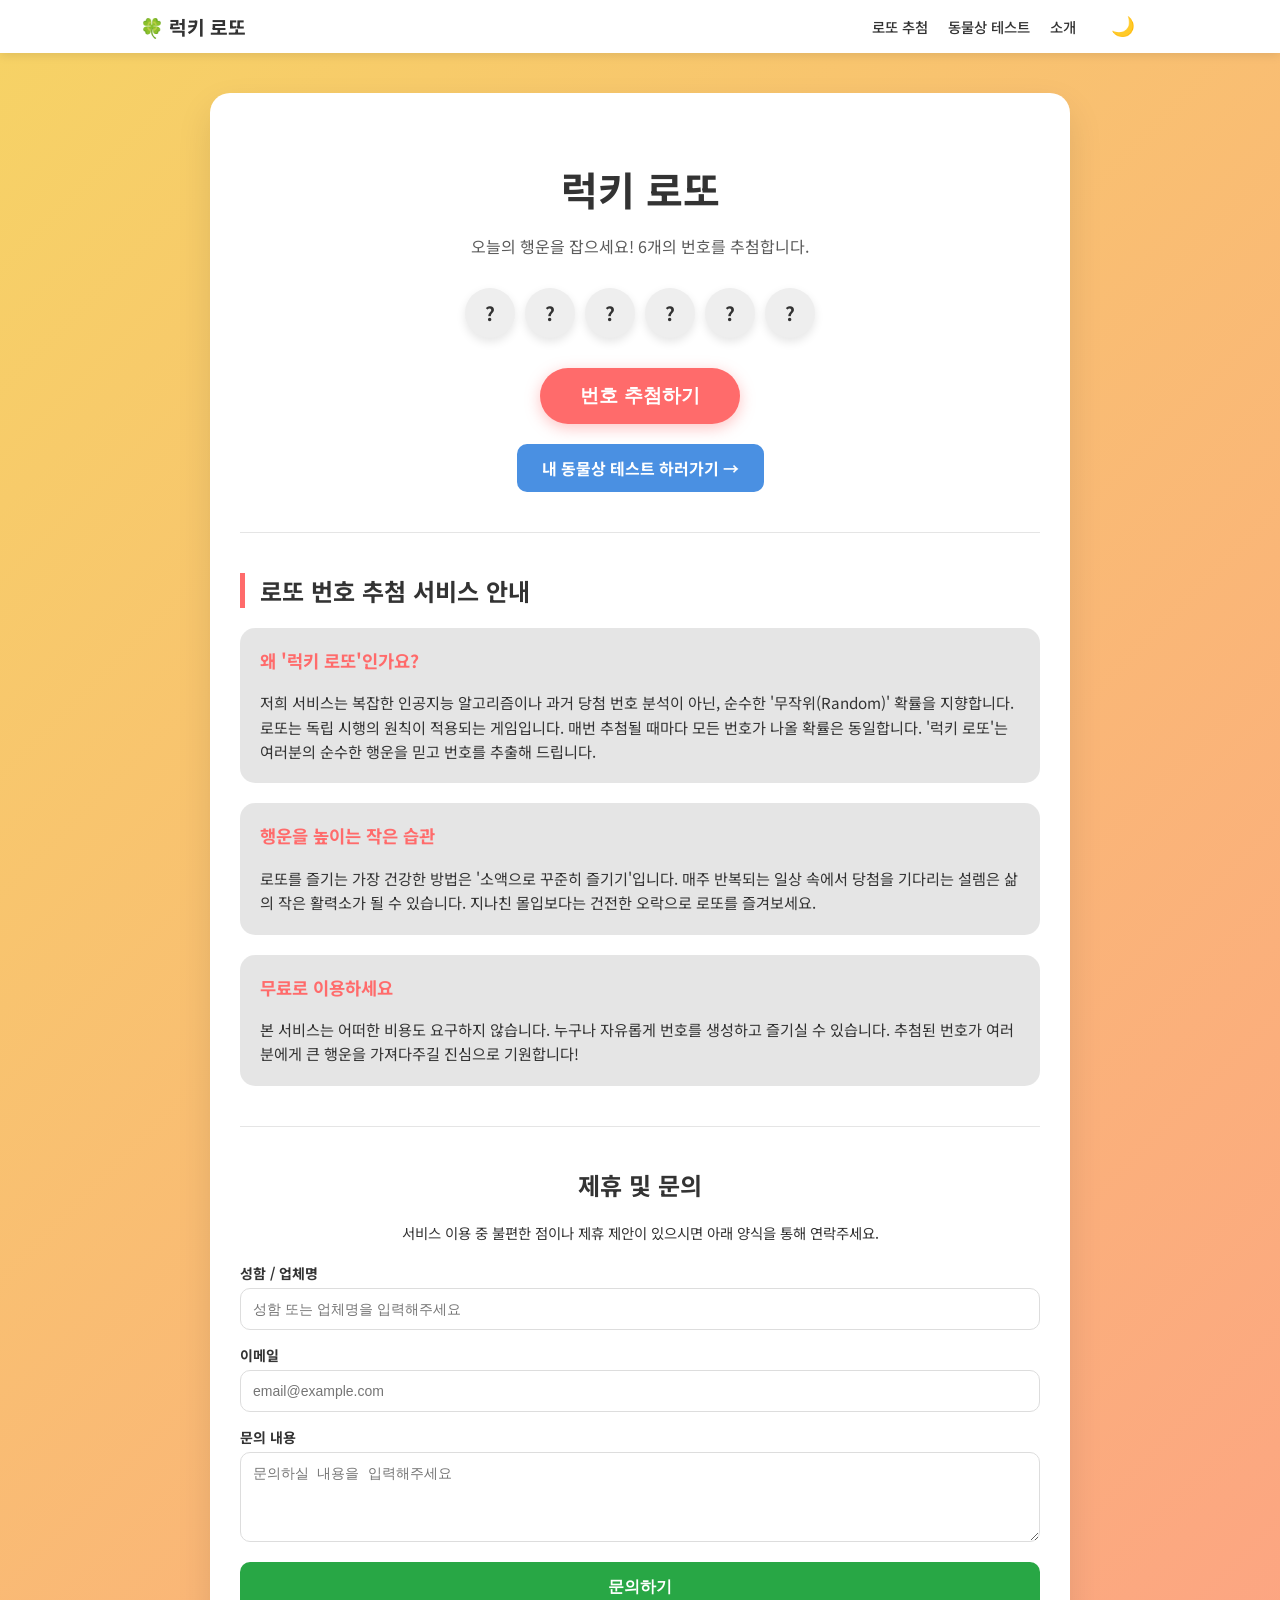
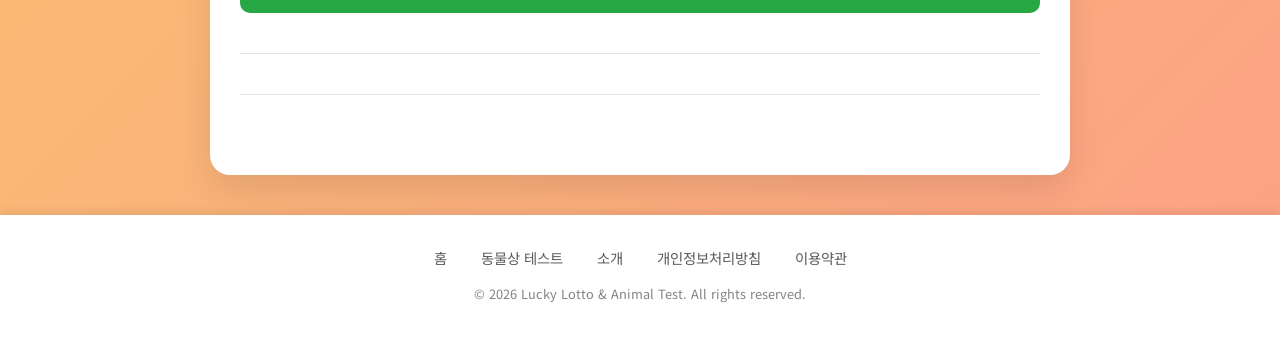
==== index.html @ 6145ef99 "Enhance site content and structure for AdSense compliance" ====
<!DOCTYPE html>
<html lang="ko">
<head>
    <!-- Google tag (gtag.js) -->
    <script async src="https://www.googletagmanager.com/gtag/js?id=G-7HW8JKPW2N"></script>
    <script>
      window.dataLayer = window.dataLayer || [];
      function gtag(){dataLayer.push(arguments);}
      gtag('js', new Date());

      gtag('config', 'G-7HW8JKPW2N');
    </script>
    <script type="text/javascript">
        (function(c,l,a,r,i,t,y){
            c[a]=c[a]||function(){(c[a].q=c[a].q||[]).push(arguments)};
            t=l.createElement(r);t.async=1;t.src="https://www.clarity.ms/tag/"+i;
            y=l.getElementsByTagName(r)[0];y.parentNode.insertBefore(t,y);
        })(window, document, "clarity", "script", "wwp6558v0n");
    </script>
    <meta charset="UTF-8">
    <meta name="viewport" content="width=device-width, initial-scale=1.0">
    <title>럭키 로또 - 행운의 번호 추첨기 & 동물상 테스트</title>
    <meta name="description" content="매주 행운을 꿈꾸는 당신을 위한 럭키 로또 번호 추첨기. 순수한 무작위 확률로 행운의 번호를 만나보세요. 인공지능 동물상 테스트도 함께 즐기실 수 있습니다.">
    <meta name="keywords" content="로또, 로또번호추첨, 행운의번호, 동물상테스트, 인공지능테스트, 무료테스트">
    <link rel="stylesheet" href="style.css">
    <link href="https://fonts.googleapis.com/css2?family=Noto+Sans+KR:wght@400;500;700&display=swap" rel="stylesheet">
    <meta name="google-adsense-account" content="ca-pub-3456978380293158">
    <script async src="https://pagead2.googlesyndication.com/pagead/js/adsbygoogle.js?client=ca-pub-3456978380293158" crossorigin="anonymous"></script>
</head>
<body>
    <nav>
        <div class="nav-container">
            <a href="index.html" class="logo">🍀 럭키 로또</a>
            <div class="nav-links">
                <a href="index.html">로또 추첨</a>
                <a href="animal_test.html">동물상 테스트</a>
                <a href="about.html">소개</a>
                <button id="theme-toggle" aria-label="Toggle Theme">🌙</button>
            </div>
        </div>
    </nav>

    <div class="container">
        <header>
            <h1>럭키 로또</h1>
            <p class="subtitle">오늘의 행운을 잡으세요! 6개의 번호를 추첨합니다.</p>
        </header>

        <div class="lotto-section">
            <div class="lotto-balls" id="lotto-container">
                <div class="ball">?</div>
                <div class="ball">?</div>
                <div class="ball">?</div>
                <div class="ball">?</div>
                <div class="ball">?</div>
                <div class="ball">?</div>
            </div>
            <button type="button" id="lotto-btn" onclick="generateLotto()">번호 추첨하기</button>
            <br>
            <a href="animal_test.html" class="animal-test-link">내 동물상 테스트 하러가기 →</a>
        </div>
        
        <hr class="separator">

        <section class="info-section">
            <h2>로또 번호 추첨 서비스 안내</h2>
            <div class="info-card">
                <h3>왜 '럭키 로또'인가요?</h3>
                <p>
                    저희 서비스는 복잡한 인공지능 알고리즘이나 과거 당첨 번호 분석이 아닌, 순수한 '무작위(Random)' 확률을 지향합니다. 
                    로또는 독립 시행의 원칙이 적용되는 게임입니다. 매번 추첨될 때마다 모든 번호가 나올 확률은 동일합니다. 
                    '럭키 로또'는 여러분의 순수한 행운을 믿고 번호를 추출해 드립니다.
                </p>
            </div>

            <div class="info-card">
                <h3>행운을 높이는 작은 습관</h3>
                <p>
                    로또를 즐기는 가장 건강한 방법은 '소액으로 꾸준히 즐기기'입니다. 
                    매주 반복되는 일상 속에서 당첨을 기다리는 설렘은 삶의 작은 활력소가 될 수 있습니다. 
                    지나친 몰입보다는 건전한 오락으로 로또를 즐겨보세요.
                </p>
            </div>

            <div class="info-card">
                <h3>무료로 이용하세요</h3>
                <p>
                    본 서비스는 어떠한 비용도 요구하지 않습니다. 누구나 자유롭게 번호를 생성하고 즐기실 수 있습니다. 
                    추첨된 번호가 여러분에게 큰 행운을 가져다주길 진심으로 기원합니다!
                </p>
            </div>
        </section>

        <hr class="separator">

        <div class="affiliate-section">
            <h2>제휴 및 문의</h2>
            <p style="text-align: center; margin-bottom: 20px; font-size: 0.9rem; opacity: 0.8;">서비스 이용 중 불편한 점이나 제휴 제안이 있으시면 아래 양식을 통해 연락주세요.</p>
            <form action="https://formspree.io/f/xaqkdapv" method="POST" id="affiliate-form">
                <div class="form-group">
                    <label for="name">성함 / 업체명</label>
                    <input type="text" id="name" name="name" placeholder="성함 또는 업체명을 입력해주세요" required>
                </div>
                <div class="form-group">
                    <label for="email">이메일</label>
                    <input type="email" id="email" name="email" placeholder="email@example.com" required>
                </div>
                <div class="form-group">
                    <label for="message">문의 내용</label>
                    <textarea id="message" name="message" rows="4" placeholder="문의하실 내용을 입력해주세요" required></textarea>
                </div>
                <button type="submit" id="submit-btn">문의하기</button>
            </form>
        </div>

        <hr class="separator">

        <div id="disqus_thread"></div>
        <hr class="separator">
    </div>

    <footer class="site-footer">
        <div class="footer-content">
            <div class="footer-links">
                <a href="index.html">홈</a>
                <a href="animal_test.html">동물상 테스트</a>
                <a href="about.html">소개</a>
                <a href="privacy.html">개인정보처리방침</a>
                <a href="terms.html">이용약관</a>
            </div>
            <p class="copyright">© 2026 Lucky Lotto & Animal Test. All rights reserved.</p>
        </div>
    </footer>

    <script src="main.js"></script>
    <script>
        (function() {
        var d = document, s = d.createElement('script');
        s.src = 'https://productbuilder-akhocdyog4.disqus.com/embed.js';
        s.setAttribute('data-timestamp', +new Date());
        (d.head || d.body).appendChild(s);
        })();
    </script>
</body>
</html>
---- style.css ----
:root {
    --bg-gradient-start: #f6d365;
    --bg-gradient-end: #fda085;
    --container-bg: #fff;
    --text-color: #333;
    --shadow-color: rgba(0,0,0,0.1);
    --accent-color: #ff6b6b;
    --nav-bg: #fff;
}

body.dark-mode {
    --bg-gradient-start: #2c3e50;
    --bg-gradient-end: #000000;
    --container-bg: #1a1a1a;
    --text-color: #f0f2f5;
    --shadow-color: rgba(255,255,255,0.05);
    --accent-color: #ff8787;
    --nav-bg: #1a1a1a;
}

body {
    font-family: 'Noto Sans KR', 'Arial', sans-serif;
    background-color: #f0f2f5;
    display: flex;
    flex-direction: column;
    align-items: center;
    min-height: 100vh;
    margin: 0;
    padding: 0;
    box-sizing: border-box;
    background-image: linear-gradient(135deg, var(--bg-gradient-start) 0%, var(--bg-gradient-end) 100%);
    transition: background-image 0.3s ease;
}

/* Navigation */
nav {
    width: 100%;
    background-color: var(--nav-bg);
    box-shadow: 0 2px 10px var(--shadow-color);
    position: sticky;
    top: 0;
    z-index: 1000;
    padding: 10px 0;
}

.nav-container {
    max-width: 1000px;
    margin: 0 auto;
    display: flex;
    justify-content: space-between;
    align-items: center;
    padding: 0 20px;
}

.logo {
    font-weight: bold;
    font-size: 1.2rem;
    color: var(--text-color);
    text-decoration: none;
}

.nav-links {
    display: flex;
    gap: 20px;
    align-items: center;
}

.nav-links a {
    text-decoration: none;
    color: var(--text-color);
    font-weight: 500;
    font-size: 0.9rem;
    transition: color 0.3s ease;
}

.nav-links a:hover {
    color: var(--accent-color);
}

.container {
    text-align: center;
    background-color: var(--container-bg);
    padding: 40px 30px;
    border-radius: 20px;
    box-shadow: 0 15px 35px var(--shadow-color);
    transition: background-color 0.3s ease, box-shadow 0.3s ease;
    position: relative;
    max-width: 800px;
    width: 95%;
    margin: 40px 0;
}

header h1 {
    margin-bottom: 10px;
    color: var(--text-color);
    font-size: 2.5rem;
}

.subtitle {
    color: var(--text-color);
    opacity: 0.8;
    margin-bottom: 30px;
}

/* Info Section */
.info-section {
    text-align: left;
    margin: 40px 0;
    color: var(--text-color);
}

.info-section h2 {
    font-size: 1.5rem;
    margin-bottom: 20px;
    border-left: 5px solid var(--accent-color);
    padding-left: 15px;
}

.info-card {
    background: var(--shadow-color);
    padding: 20px;
    border-radius: 15px;
    margin-bottom: 20px;
}

.info-card h3 {
    margin-top: 0;
    font-size: 1.1rem;
    color: var(--accent-color);
}

.info-card p {
    font-size: 0.95rem;
    line-height: 1.6;
    margin-bottom: 0;
}

.test-section {
    margin: 20px 0;
    display: flex;
    flex-direction: column;
    align-items: center;
}

#label-container {
    width: 100%;
    margin-bottom: 20px;
}

.result-bar {
    display: flex;
    align-items: center;
    margin-bottom: 10px;
    background: #f0f0f0;
    border-radius: 10px;
    overflow: hidden;
    height: 30px;
    position: relative;
}

.bar-fill {
    height: 100%;
    background: var(--accent-color);
    transition: width 0.3s ease;
}

.bar-text {
    position: absolute;
    width: 100%;
    text-align: center;
    font-size: 14px;
    font-weight: bold;
    color: #333;
    line-height: 30px;
}

#loading {
    margin-top: 10px;
    color: var(--text-color);
    font-style: italic;
}

.separator {
    margin: 40px 0;
    border: 0;
    border-top: 1px solid var(--shadow-color);
}

.affiliate-section {
    text-align: left;
}

.affiliate-section h2 {
    color: var(--text-color);
    margin-bottom: 20px;
    text-align: center;
}

.form-group {
    margin-bottom: 15px;
}

.form-group label {
    display: block;
    margin-bottom: 5px;
    color: var(--text-color);
    font-size: 14px;
    font-weight: bold;
}

.form-group input, 
.form-group textarea {
    width: 100%;
    padding: 12px;
    border: 1px solid #ddd;
    border-radius: 10px;
    box-sizing: border-box;
    font-size: 14px;
    background-color: var(--container-bg);
    color: var(--text-color);
}

#submit-btn {
    width: 100%;
    padding: 15px;
    font-size: 16px;
    font-weight: bold;
    color: #fff;
    background-color: #28a745;
    border: none;
    border-radius: 10px;
    cursor: pointer;
    transition: background-color 0.3s ease;
}

#theme-toggle {
    background: none;
    border: none;
    font-size: 1.2rem;
    cursor: pointer;
    padding: 5px;
    border-radius: 50%;
    transition: background-color 0.3s ease;
    color: var(--text-color);
    margin-left: 10px;
}

#theme-toggle:hover {
    background-color: var(--shadow-color);
}

/* Lotto Styles */
.lotto-section {
    margin: 30px 0;
}

.lotto-balls {
    display: flex;
    justify-content: center;
    gap: 10px;
    margin-bottom: 30px;
    flex-wrap: wrap;
}

.ball {
    width: 50px;
    height: 50px;
    border-radius: 50%;
    background-color: #eee;
    color: #333;
    display: flex;
    justify-content: center;
    align-items: center;
    font-size: 1.2rem;
    font-weight: bold;
    box-shadow: 0 4px 10px rgba(0,0,0,0.1);
    transition: all 0.3s ease;
}

.ball.active {
    background-color: var(--accent-color);
    color: white;
    transform: scale(1.1);
}

#lotto-btn {
    padding: 15px 40px;
    font-size: 1.2rem;
    font-weight: bold;
    color: #fff;
    background-color: var(--accent-color);
    border: none;
    border-radius: 50px;
    cursor: pointer;
    transition: all 0.3s ease;
    box-shadow: 0 4px 15px rgba(255, 107, 107, 0.4);
}

#lotto-btn:hover {
    transform: scale(1.05);
    background-color: #ff5252;
}

.animal-test-link {
    display: inline-block;
    margin-top: 20px;
    padding: 12px 25px;
    background-color: #4a90e2;
    color: white;
    text-decoration: none;
    border-radius: 10px;
    font-weight: bold;
    transition: background-color 0.3s ease;
}

.animal-test-link:hover {
    background-color: #357abd;
}

/* Animal Test Styles */
.back-link {
    display: none;
}

#image-container {
    margin-bottom: 20px;
    border-radius: 15px;
    overflow: hidden;
    box-shadow: 0 8px 20px var(--shadow-color);
    background: #eee;
    width: 300px;
    height: 300px;
    display: flex;
    justify-content: center;
    align-items: center;
}

#upload-placeholder {
    color: #888;
}

#upload-btn {
    padding: 15px 40px;
    font-size: 1.2rem;
    font-weight: bold;
    color: #fff;
    background-color: var(--accent-color);
    border: none;
    border-radius: 50px;
    cursor: pointer;
    transition: all 0.3s ease;
    box-shadow: 0 4px 15px rgba(255, 107, 107, 0.4);
}

#upload-btn:hover {
    transform: scale(1.05);
    background-color: #ff5252;
}

.site-footer {
    width: 100%;
    background: var(--nav-bg);
    padding: 30px 0;
    text-align: center;
    margin-top: auto;
    box-shadow: 0 -2px 10px var(--shadow-color);
}

.footer-content {
    max-width: 1000px;
    margin: 0 auto;
    padding: 0 20px;
}

.footer-links {
    margin-bottom: 15px;
}

.footer-links a {
    color: var(--text-color);
    margin: 0 15px;
    text-decoration: none;
    font-size: 0.9rem;
    opacity: 0.8;
}

.footer-links a:hover {
    opacity: 1;
    color: var(--accent-color);
}

.copyright {
    font-size: 0.8rem;
    opacity: 0.6;
    color: var(--text-color);
}

@media (max-width: 480px) {
    .container {
        padding: 30px 20px;
    }
    header h1 {
        font-size: 1.8rem;
    }
    .nav-links {
        gap: 10px;
    }
    .nav-links a {
        font-size: 0.8rem;
    }
}
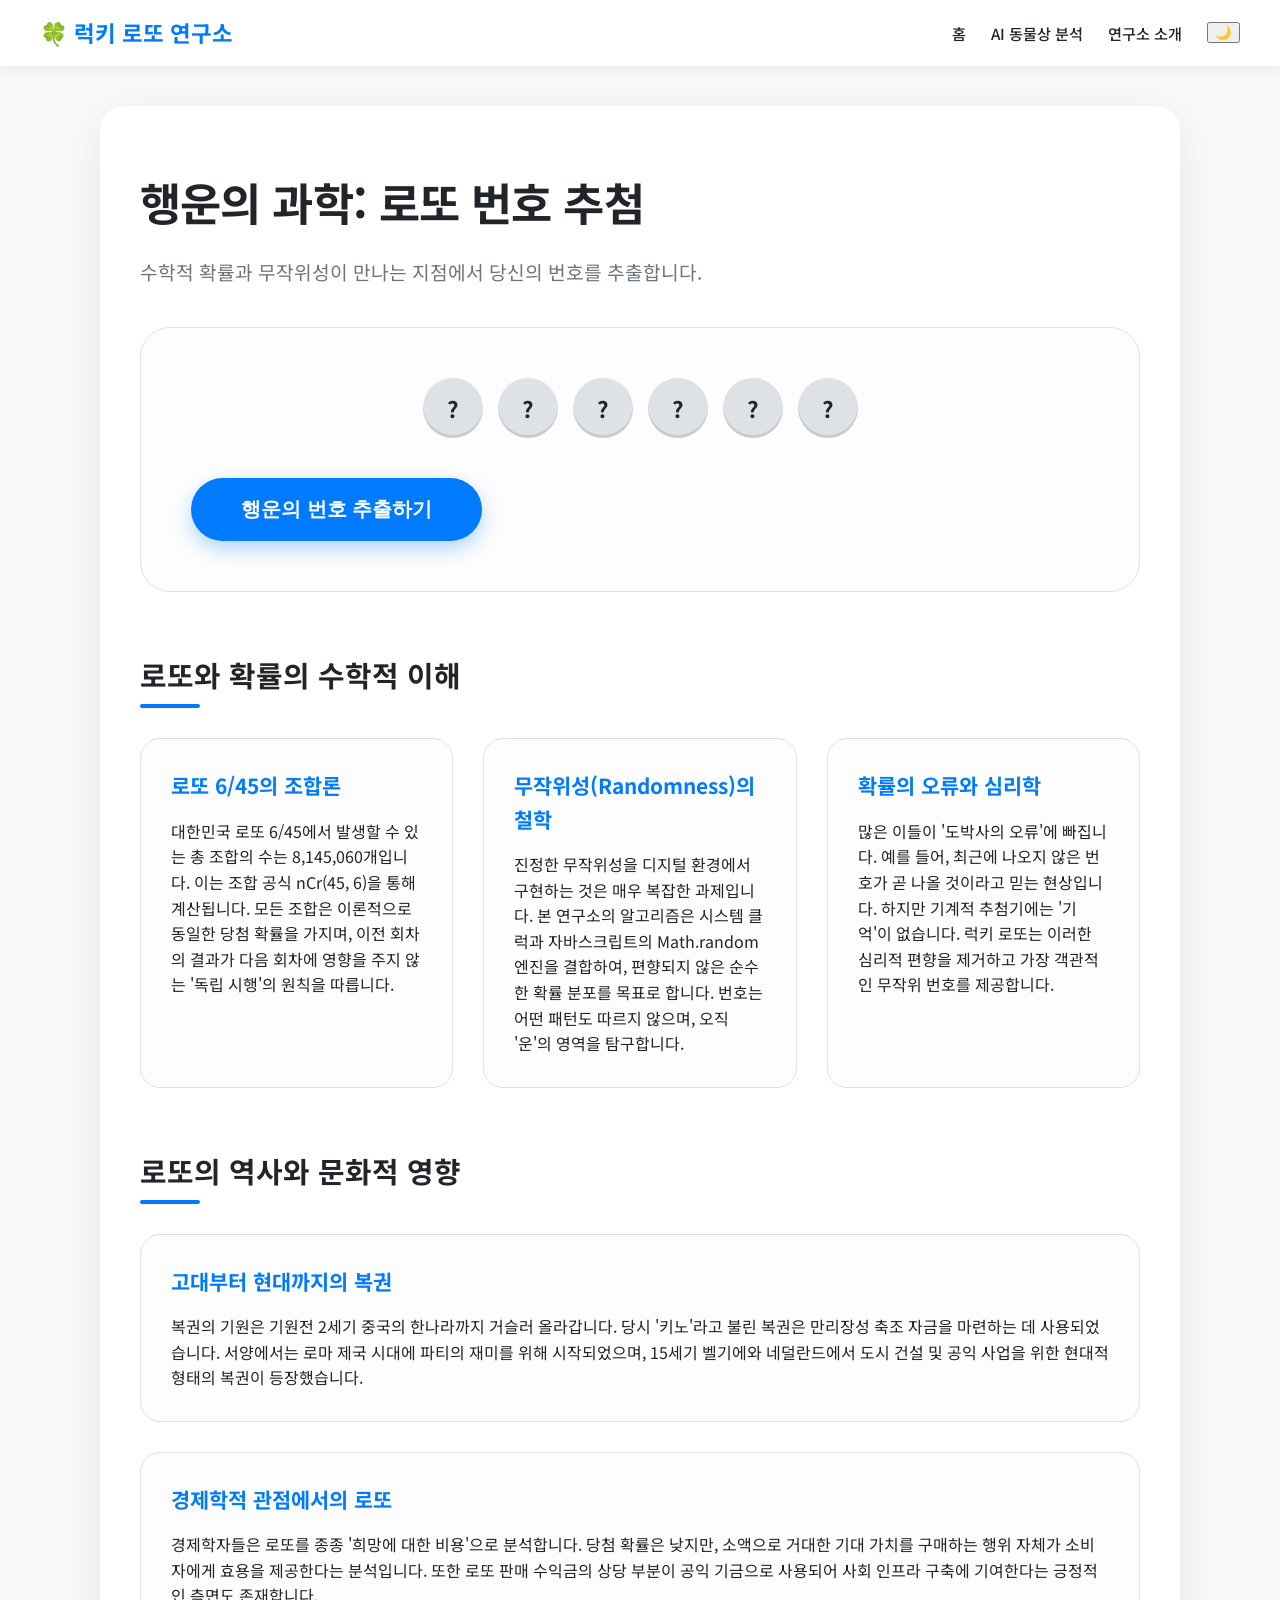
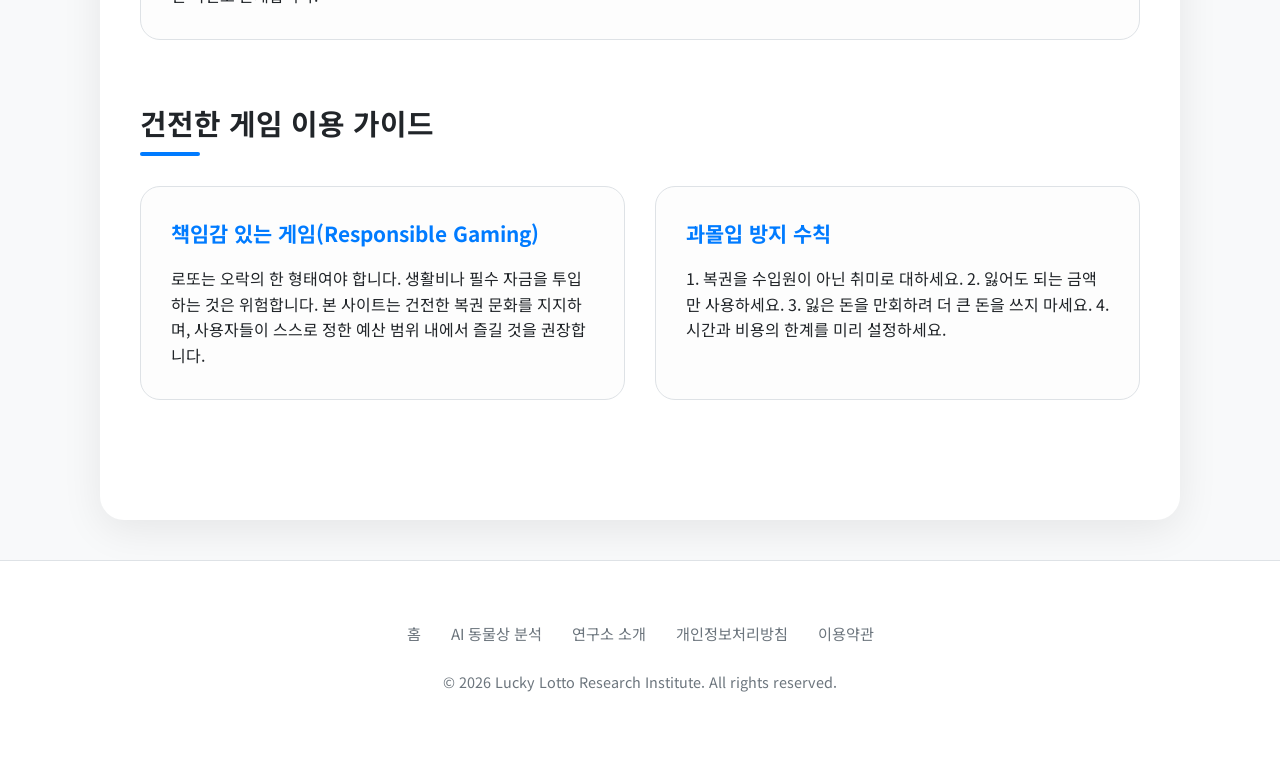
==== commit 28332325: "Complete site overhaul: Transform into high-authority educational research platform to address AdSen" ====
--- a/index.html
+++ b/index.html
@@ -1,40 +1,24 @@
 <!DOCTYPE html>
 <html lang="ko">
 <head>
-    <!-- Google tag (gtag.js) -->
-    <script async src="https://www.googletagmanager.com/gtag/js?id=G-7HW8JKPW2N"></script>
-    <script>
-      window.dataLayer = window.dataLayer || [];
-      function gtag(){dataLayer.push(arguments);}
-      gtag('js', new Date());
-
-      gtag('config', 'G-7HW8JKPW2N');
-    </script>
-    <script type="text/javascript">
-        (function(c,l,a,r,i,t,y){
-            c[a]=c[a]||function(){(c[a].q=c[a].q||[]).push(arguments)};
-            t=l.createElement(r);t.async=1;t.src="https://www.clarity.ms/tag/"+i;
-            y=l.getElementsByTagName(r)[0];y.parentNode.insertBefore(t,y);
-        })(window, document, "clarity", "script", "wwp6558v0n");
-    </script>
+    <meta name="google-adsense-account" content="ca-pub-3456978380293158">
+    <script async src="https://pagead2.googlesyndication.com/pagead/js/adsbygoogle.js?client=ca-pub-3456978380293158" crossorigin="anonymous"></script>
     <meta charset="UTF-8">
     <meta name="viewport" content="width=device-width, initial-scale=1.0">
-    <title>럭키 로또 - 행운의 번호 추첨기 & 동물상 테스트</title>
-    <meta name="description" content="매주 행운을 꿈꾸는 당신을 위한 럭키 로또 번호 추첨기. 순수한 무작위 확률로 행운의 번호를 만나보세요. 인공지능 동물상 테스트도 함께 즐기실 수 있습니다.">
-    <meta name="keywords" content="로또, 로또번호추첨, 행운의번호, 동물상테스트, 인공지능테스트, 무료테스트">
+    <title>럭키 로또 | 로또 번호 추첨 및 확률 수학 통계 연구소</title>
+    <meta name="description" content="단순한 번호 생성을 넘어 로또의 역사, 확률의 수학적 분석, 그리고 공정한 무작위 알고리즘을 연구합니다. 럭키 로또와 함께 행운의 과학을 탐험하세요.">
+    <meta name="keywords" content="로또번호추첨, 로또확률분석, 로또수학, 랜덤알고리즘, 행운의번호, 로또역사">
     <link rel="stylesheet" href="style.css">
     <link href="https://fonts.googleapis.com/css2?family=Noto+Sans+KR:wght@400;500;700&display=swap" rel="stylesheet">
-    <meta name="google-adsense-account" content="ca-pub-3456978380293158">
-    <script async src="https://pagead2.googlesyndication.com/pagead/js/adsbygoogle.js?client=ca-pub-3456978380293158" crossorigin="anonymous"></script>
 </head>
 <body>
     <nav>
         <div class="nav-container">
-            <a href="index.html" class="logo">🍀 럭키 로또</a>
+            <a href="index.html" class="logo">🍀 럭키 로또 연구소</a>
             <div class="nav-links">
-                <a href="index.html">로또 추첨</a>
-                <a href="animal_test.html">동물상 테스트</a>
-                <a href="about.html">소개</a>
+                <a href="index.html">홈</a>
+                <a href="animal_test.html">AI 동물상 분석</a>
+                <a href="about.html">연구소 소개</a>
                 <button id="theme-toggle" aria-label="Toggle Theme">🌙</button>
             </div>
         </div>
@@ -42,94 +26,74 @@
 
     <div class="container">
         <header>
-            <h1>럭키 로또</h1>
-            <p class="subtitle">오늘의 행운을 잡으세요! 6개의 번호를 추첨합니다.</p>
+            <h1>행운의 과학: 로또 번호 추첨</h1>
+            <p class="subtitle">수학적 확률과 무작위성이 만나는 지점에서 당신의 번호를 추출합니다.</p>
         </header>
 
-        <div class="lotto-section">
+        <section class="tool-box">
             <div class="lotto-balls" id="lotto-container">
-                <div class="ball">?</div>
-                <div class="ball">?</div>
-                <div class="ball">?</div>
-                <div class="ball">?</div>
-                <div class="ball">?</div>
-                <div class="ball">?</div>
+                <div class="ball">?</div><div class="ball">?</div><div class="ball">?</div>
+                <div class="ball">?</div><div class="ball">?</div><div class="ball">?</div>
             </div>
-            <button type="button" id="lotto-btn" onclick="generateLotto()">번호 추첨하기</button>
-            <br>
-            <a href="animal_test.html" class="animal-test-link">내 동물상 테스트 하러가기 →</a>
-        </div>
-        
-        <hr class="separator">
-
-        <section class="info-section">
-            <h2>로또 번호 추첨 서비스 안내</h2>
-            <div class="info-card">
-                <h3>왜 '럭키 로또'인가요?</h3>
-                <p>
-                    저희 서비스는 복잡한 인공지능 알고리즘이나 과거 당첨 번호 분석이 아닌, 순수한 '무작위(Random)' 확률을 지향합니다. 
-                    로또는 독립 시행의 원칙이 적용되는 게임입니다. 매번 추첨될 때마다 모든 번호가 나올 확률은 동일합니다. 
-                    '럭키 로또'는 여러분의 순수한 행운을 믿고 번호를 추출해 드립니다.
-                </p>
-            </div>
-
-            <div class="info-card">
-                <h3>행운을 높이는 작은 습관</h3>
-                <p>
-                    로또를 즐기는 가장 건강한 방법은 '소액으로 꾸준히 즐기기'입니다. 
-                    매주 반복되는 일상 속에서 당첨을 기다리는 설렘은 삶의 작은 활력소가 될 수 있습니다. 
-                    지나친 몰입보다는 건전한 오락으로 로또를 즐겨보세요.
-                </p>
-            </div>
-
-            <div class="info-card">
-                <h3>무료로 이용하세요</h3>
-                <p>
-                    본 서비스는 어떠한 비용도 요구하지 않습니다. 누구나 자유롭게 번호를 생성하고 즐기실 수 있습니다. 
-                    추첨된 번호가 여러분에게 큰 행운을 가져다주길 진심으로 기원합니다!
-                </p>
-            </div>
+            <button type="button" class="cta-button" onclick="generateLotto()">행운의 번호 추출하기</button>
         </section>
 
-        <hr class="separator">
+        <article class="article-section">
+            <h2>로또와 확률의 수학적 이해</h2>
+            <div class="article-grid">
+                <div class="article-card">
+                    <h3>로또 6/45의 조합론</h3>
+                    <p>대한민국 로또 6/45에서 발생할 수 있는 총 조합의 수는 8,145,060개입니다. 이는 조합 공식 nCr(45, 6)을 통해 계산됩니다. 모든 조합은 이론적으로 동일한 당첨 확률을 가지며, 이전 회차의 결과가 다음 회차에 영향을 주지 않는 '독립 시행'의 원칙을 따릅니다.</p>
+                </div>
+                <div class="article-card">
+                    <h3>무작위성(Randomness)의 철학</h3>
+                    <p>진정한 무작위성을 디지털 환경에서 구현하는 것은 매우 복잡한 과제입니다. 본 연구소의 알고리즘은 시스템 클럭과 자바스크립트의 Math.random 엔진을 결합하여, 편향되지 않은 순수한 확률 분포를 목표로 합니다. 번호는 어떤 패턴도 따르지 않으며, 오직 '운'의 영역을 탐구합니다.</p>
+                </div>
+                <div class="article-card">
+                    <h3>확률의 오류와 심리학</h3>
+                    <p>많은 이들이 '도박사의 오류'에 빠집니다. 예를 들어, 최근에 나오지 않은 번호가 곧 나올 것이라고 믿는 현상입니다. 하지만 기계적 추첨기에는 '기억'이 없습니다. 럭키 로또는 이러한 심리적 편향을 제거하고 가장 객관적인 무작위 번호를 제공합니다.</p>
+                </div>
+            </div>
+        </article>
 
-        <div class="affiliate-section">
-            <h2>제휴 및 문의</h2>
-            <p style="text-align: center; margin-bottom: 20px; font-size: 0.9rem; opacity: 0.8;">서비스 이용 중 불편한 점이나 제휴 제안이 있으시면 아래 양식을 통해 연락주세요.</p>
-            <form action="https://formspree.io/f/xaqkdapv" method="POST" id="affiliate-form">
-                <div class="form-group">
-                    <label for="name">성함 / 업체명</label>
-                    <input type="text" id="name" name="name" placeholder="성함 또는 업체명을 입력해주세요" required>
+        <article class="article-section">
+            <h2>로또의 역사와 문화적 영향</h2>
+            <div class="article-card" style="margin-bottom: 30px;">
+                <h3>고대부터 현대까지의 복권</h3>
+                <p>복권의 기원은 기원전 2세기 중국의 한나라까지 거슬러 올라갑니다. 당시 '키노'라고 불린 복권은 만리장성 축조 자금을 마련하는 데 사용되었습니다. 서양에서는 로마 제국 시대에 파티의 재미를 위해 시작되었으며, 15세기 벨기에와 네덜란드에서 도시 건설 및 공익 사업을 위한 현대적 형태의 복권이 등장했습니다.</p>
+            </div>
+            <div class="article-card">
+                <h3>경제학적 관점에서의 로또</h3>
+                <p>경제학자들은 로또를 종종 '희망에 대한 비용'으로 분석합니다. 당첨 확률은 낮지만, 소액으로 거대한 기대 가치를 구매하는 행위 자체가 소비자에게 효용을 제공한다는 분석입니다. 또한 로또 판매 수익금의 상당 부분이 공익 기금으로 사용되어 사회 인프라 구축에 기여한다는 긍정적인 측면도 존재합니다.</p>
+            </div>
+        </article>
+
+        <article class="article-section">
+            <h2>건전한 게임 이용 가이드</h2>
+            <div class="article-grid">
+                <div class="article-card">
+                    <h3>책임감 있는 게임(Responsible Gaming)</h3>
+                    <p>로또는 오락의 한 형태여야 합니다. 생활비나 필수 자금을 투입하는 것은 위험합니다. 본 사이트는 건전한 복권 문화를 지지하며, 사용자들이 스스로 정한 예산 범위 내에서 즐길 것을 권장합니다.</p>
                 </div>
-                <div class="form-group">
-                    <label for="email">이메일</label>
-                    <input type="email" id="email" name="email" placeholder="email@example.com" required>
+                <div class="article-card">
+                    <h3>과몰입 방지 수칙</h3>
+                    <p>1. 복권을 수입원이 아닌 취미로 대하세요. 2. 잃어도 되는 금액만 사용하세요. 3. 잃은 돈을 만회하려 더 큰 돈을 쓰지 마세요. 4. 시간과 비용의 한계를 미리 설정하세요.</p>
                 </div>
-                <div class="form-group">
-                    <label for="message">문의 내용</label>
-                    <textarea id="message" name="message" rows="4" placeholder="문의하실 내용을 입력해주세요" required></textarea>
-                </div>
-                <button type="submit" id="submit-btn">문의하기</button>
-            </form>
-        </div>
+            </div>
+        </article>
 
-        <hr class="separator">
-
-        <div id="disqus_thread"></div>
-        <hr class="separator">
+        <div id="disqus_thread" style="margin-top: 60px;"></div>
     </div>
 
     <footer class="site-footer">
-        <div class="footer-content">
-            <div class="footer-links">
-                <a href="index.html">홈</a>
-                <a href="animal_test.html">동물상 테스트</a>
-                <a href="about.html">소개</a>
-                <a href="privacy.html">개인정보처리방침</a>
-                <a href="terms.html">이용약관</a>
-            </div>
-            <p class="copyright">© 2026 Lucky Lotto & Animal Test. All rights reserved.</p>
+        <div class="footer-links">
+            <a href="index.html">홈</a>
+            <a href="animal_test.html">AI 동물상 분석</a>
+            <a href="about.html">연구소 소개</a>
+            <a href="privacy.html">개인정보처리방침</a>
+            <a href="terms.html">이용약관</a>
         </div>
+        <p class="copyright">© 2026 Lucky Lotto Research Institute. All rights reserved.</p>
     </footer>
 
     <script src="main.js"></script>
--- a/style.css
+++ b/style.css
@@ -1,26 +1,36 @@
 :root {
-    --bg-gradient-start: #f6d365;
-    --bg-gradient-end: #fda085;
-    --container-bg: #fff;
-    --text-color: #333;
-    --shadow-color: rgba(0,0,0,0.1);
-    --accent-color: #ff6b6b;
-    --nav-bg: #fff;
+    --bg-gradient-start: #f8f9fa;
+    --bg-gradient-end: #e9ecef;
+    --container-bg: #ffffff;
+    --text-color: #212529;
+    --text-muted: #6c757d;
+    --shadow-color: rgba(0,0,0,0.08);
+    --accent-color: #007bff;
+    --accent-hover: #0056b3;
+    --nav-bg: #ffffff;
+    --card-bg: #fdfdfd;
+    --border-color: #dee2e6;
 }
 
 body.dark-mode {
-    --bg-gradient-start: #2c3e50;
-    --bg-gradient-end: #000000;
-    --container-bg: #1a1a1a;
-    --text-color: #f0f2f5;
-    --shadow-color: rgba(255,255,255,0.05);
-    --accent-color: #ff8787;
-    --nav-bg: #1a1a1a;
+    --bg-gradient-start: #121212;
+    --bg-gradient-end: #1e1e1e;
+    --container-bg: #1e1e1e;
+    --text-color: #e9ecef;
+    --text-muted: #adb5bd;
+    --shadow-color: rgba(0,0,0,0.5);
+    --accent-color: #3793ff;
+    --accent-hover: #5aa8ff;
+    --nav-bg: #1e1e1e;
+    --card-bg: #2d2d2d;
+    --border-color: #444;
 }
 
 body {
-    font-family: 'Noto Sans KR', 'Arial', sans-serif;
-    background-color: #f0f2f5;
+    font-family: 'Noto Sans KR', 'Segoe UI', Roboto, sans-serif;
+    background-color: var(--bg-gradient-start);
+    color: var(--text-color);
+    line-height: 1.6;
     display: flex;
     flex-direction: column;
     align-items: center;
@@ -28,23 +38,22 @@
     margin: 0;
     padding: 0;
     box-sizing: border-box;
-    background-image: linear-gradient(135deg, var(--bg-gradient-start) 0%, var(--bg-gradient-end) 100%);
-    transition: background-image 0.3s ease;
+    transition: background-color 0.3s ease;
 }
 
 /* Navigation */
 nav {
     width: 100%;
     background-color: var(--nav-bg);
-    box-shadow: 0 2px 10px var(--shadow-color);
+    box-shadow: 0 2px 15px var(--shadow-color);
     position: sticky;
     top: 0;
     z-index: 1000;
-    padding: 10px 0;
+    padding: 15px 0;
 }
 
 .nav-container {
-    max-width: 1000px;
+    max-width: 1200px;
     margin: 0 auto;
     display: flex;
     justify-content: space-between;
@@ -53,15 +62,18 @@
 }
 
 .logo {
-    font-weight: bold;
-    font-size: 1.2rem;
-    color: var(--text-color);
+    font-weight: 700;
+    font-size: 1.4rem;
+    color: var(--accent-color);
     text-decoration: none;
+    display: flex;
+    align-items: center;
+    gap: 8px;
 }
 
 .nav-links {
     display: flex;
-    gap: 20px;
+    gap: 25px;
     align-items: center;
 }
 
@@ -69,343 +81,202 @@
     text-decoration: none;
     color: var(--text-color);
     font-weight: 500;
-    font-size: 0.9rem;
-    transition: color 0.3s ease;
+    font-size: 0.95rem;
+    transition: color 0.2s;
 }
 
 .nav-links a:hover {
     color: var(--accent-color);
 }
 
+/* Main Container */
 .container {
-    text-align: center;
     background-color: var(--container-bg);
-    padding: 40px 30px;
-    border-radius: 20px;
-    box-shadow: 0 15px 35px var(--shadow-color);
-    transition: background-color 0.3s ease, box-shadow 0.3s ease;
-    position: relative;
-    max-width: 800px;
+    padding: 60px 40px;
+    border-radius: 24px;
+    box-shadow: 0 10px 40px var(--shadow-color);
+    max-width: 1000px;
     width: 95%;
     margin: 40px 0;
 }
 
 header h1 {
-    margin-bottom: 10px;
-    color: var(--text-color);
-    font-size: 2.5rem;
+    margin-top: 0;
+    font-size: 2.8rem;
+    font-weight: 700;
+    margin-bottom: 15px;
+    letter-spacing: -0.02em;
 }
 
 .subtitle {
-    color: var(--text-color);
-    opacity: 0.8;
+    font-size: 1.2rem;
+    color: var(--text-muted);
+    margin-bottom: 40px;
+}
+
+/* Content Sections */
+.article-section {
+    text-align: left;
+    margin: 60px 0;
+}
+
+.article-section h2 {
+    font-size: 1.8rem;
     margin-bottom: 30px;
-}
-
-/* Info Section */
-.info-section {
-    text-align: left;
-    margin: 40px 0;
-    color: var(--text-color);
-}
-
-.info-section h2 {
-    font-size: 1.5rem;
-    margin-bottom: 20px;
-    border-left: 5px solid var(--accent-color);
-    padding-left: 15px;
-}
-
-.info-card {
-    background: var(--shadow-color);
-    padding: 20px;
-    border-radius: 15px;
-    margin-bottom: 20px;
-}
-
-.info-card h3 {
+    position: relative;
+    padding-bottom: 10px;
+}
+
+.article-section h2::after {
+    content: '';
+    position: absolute;
+    bottom: 0;
+    left: 0;
+    width: 60px;
+    height: 4px;
+    background: var(--accent-color);
+    border-radius: 2px;
+}
+
+.article-grid {
+    display: grid;
+    grid-template-columns: repeat(auto-fit, minmax(300px, 1fr));
+    gap: 30px;
+}
+
+.article-card {
+    background: var(--card-bg);
+    border: 1px solid var(--border-color);
+    padding: 30px;
+    border-radius: 20px;
+    transition: transform 0.3s ease, box-shadow 0.3s ease;
+}
+
+.article-card:hover {
+    transform: translateY(-5px);
+    box-shadow: 0 12px 25px var(--shadow-color);
+}
+
+.article-card h3 {
     margin-top: 0;
-    font-size: 1.1rem;
+    font-size: 1.3rem;
     color: var(--accent-color);
-}
-
-.info-card p {
-    font-size: 0.95rem;
-    line-height: 1.6;
+    margin-bottom: 15px;
+}
+
+.article-card p {
+    font-size: 1rem;
+    color: var(--text-color);
     margin-bottom: 0;
 }
 
-.test-section {
-    margin: 20px 0;
-    display: flex;
-    flex-direction: column;
-    align-items: center;
-}
-
-#label-container {
-    width: 100%;
-    margin-bottom: 20px;
-}
-
-.result-bar {
-    display: flex;
-    align-items: center;
-    margin-bottom: 10px;
-    background: #f0f0f0;
-    border-radius: 10px;
-    overflow: hidden;
-    height: 30px;
-    position: relative;
-}
-
-.bar-fill {
-    height: 100%;
-    background: var(--accent-color);
-    transition: width 0.3s ease;
-}
-
-.bar-text {
-    position: absolute;
-    width: 100%;
-    text-align: center;
-    font-size: 14px;
-    font-weight: bold;
-    color: #333;
-    line-height: 30px;
-}
-
-#loading {
-    margin-top: 10px;
-    color: var(--text-color);
-    font-style: italic;
-}
-
-.separator {
-    margin: 40px 0;
-    border: 0;
-    border-top: 1px solid var(--shadow-color);
-}
-
-.affiliate-section {
-    text-align: left;
-}
-
-.affiliate-section h2 {
-    color: var(--text-color);
-    margin-bottom: 20px;
-    text-align: center;
-}
-
-.form-group {
-    margin-bottom: 15px;
-}
-
-.form-group label {
-    display: block;
-    margin-bottom: 5px;
-    color: var(--text-color);
-    font-size: 14px;
-    font-weight: bold;
-}
-
-.form-group input, 
-.form-group textarea {
-    width: 100%;
-    padding: 12px;
-    border: 1px solid #ddd;
-    border-radius: 10px;
-    box-sizing: border-box;
-    font-size: 14px;
-    background-color: var(--container-bg);
-    color: var(--text-color);
-}
-
-#submit-btn {
-    width: 100%;
-    padding: 15px;
-    font-size: 16px;
-    font-weight: bold;
-    color: #fff;
-    background-color: #28a745;
-    border: none;
-    border-radius: 10px;
-    cursor: pointer;
-    transition: background-color 0.3s ease;
-}
-
-#theme-toggle {
-    background: none;
-    border: none;
-    font-size: 1.2rem;
-    cursor: pointer;
-    padding: 5px;
+/* Tool Sections */
+.tool-box {
+    background: var(--card-bg);
+    border-radius: 30px;
+    padding: 50px;
+    margin-bottom: 40px;
+    border: 1px solid var(--border-color);
+}
+
+.lotto-balls {
+    display: flex;
+    justify-content: center;
+    gap: 15px;
+    margin-bottom: 40px;
+    flex-wrap: wrap;
+}
+
+.ball {
+    width: 60px;
+    height: 60px;
     border-radius: 50%;
-    transition: background-color 0.3s ease;
-    color: var(--text-color);
-    margin-left: 10px;
-}
-
-#theme-toggle:hover {
-    background-color: var(--shadow-color);
-}
-
-/* Lotto Styles */
-.lotto-section {
-    margin: 30px 0;
-}
-
-.lotto-balls {
-    display: flex;
-    justify-content: center;
-    gap: 10px;
-    margin-bottom: 30px;
-    flex-wrap: wrap;
-}
-
-.ball {
-    width: 50px;
-    height: 50px;
-    border-radius: 50%;
-    background-color: #eee;
-    color: #333;
-    display: flex;
-    justify-content: center;
-    align-items: center;
-    font-size: 1.2rem;
-    font-weight: bold;
-    box-shadow: 0 4px 10px rgba(0,0,0,0.1);
-    transition: all 0.3s ease;
+    background-color: var(--border-color);
+    color: var(--text-color);
+    display: flex;
+    justify-content: center;
+    align-items: center;
+    font-size: 1.4rem;
+    font-weight: 700;
+    box-shadow: inset 0 -3px 0 rgba(0,0,0,0.1);
 }
 
 .ball.active {
-    background-color: var(--accent-color);
+    background: linear-gradient(145deg, var(--accent-color), var(--accent-hover));
     color: white;
-    transform: scale(1.1);
-}
-
-#lotto-btn {
-    padding: 15px 40px;
-    font-size: 1.2rem;
-    font-weight: bold;
+}
+
+.cta-button {
+    padding: 18px 50px;
+    font-size: 1.25rem;
+    font-weight: 700;
     color: #fff;
     background-color: var(--accent-color);
     border: none;
     border-radius: 50px;
     cursor: pointer;
     transition: all 0.3s ease;
-    box-shadow: 0 4px 15px rgba(255, 107, 107, 0.4);
-}
-
-#lotto-btn:hover {
-    transform: scale(1.05);
-    background-color: #ff5252;
-}
-
-.animal-test-link {
-    display: inline-block;
-    margin-top: 20px;
-    padding: 12px 25px;
-    background-color: #4a90e2;
-    color: white;
-    text-decoration: none;
-    border-radius: 10px;
-    font-weight: bold;
-    transition: background-color 0.3s ease;
-}
-
-.animal-test-link:hover {
-    background-color: #357abd;
-}
-
-/* Animal Test Styles */
-.back-link {
-    display: none;
-}
-
-#image-container {
-    margin-bottom: 20px;
-    border-radius: 15px;
-    overflow: hidden;
-    box-shadow: 0 8px 20px var(--shadow-color);
-    background: #eee;
-    width: 300px;
-    height: 300px;
-    display: flex;
-    justify-content: center;
-    align-items: center;
-}
-
-#upload-placeholder {
-    color: #888;
-}
-
-#upload-btn {
-    padding: 15px 40px;
-    font-size: 1.2rem;
-    font-weight: bold;
-    color: #fff;
-    background-color: var(--accent-color);
-    border: none;
-    border-radius: 50px;
-    cursor: pointer;
-    transition: all 0.3s ease;
-    box-shadow: 0 4px 15px rgba(255, 107, 107, 0.4);
-}
-
-#upload-btn:hover {
-    transform: scale(1.05);
-    background-color: #ff5252;
-}
-
+    box-shadow: 0 8px 20px rgba(0, 123, 255, 0.3);
+}
+
+.cta-button:hover {
+    background-color: var(--accent-hover);
+    transform: scale(1.02);
+}
+
+/* Footer */
 .site-footer {
     width: 100%;
     background: var(--nav-bg);
-    padding: 30px 0;
+    padding: 60px 0;
     text-align: center;
     margin-top: auto;
-    box-shadow: 0 -2px 10px var(--shadow-color);
-}
-
-.footer-content {
-    max-width: 1000px;
-    margin: 0 auto;
-    padding: 0 20px;
+    border-top: 1px solid var(--border-color);
 }
 
 .footer-links {
-    margin-bottom: 15px;
+    margin-bottom: 25px;
+    display: flex;
+    justify-content: center;
+    gap: 30px;
+    flex-wrap: wrap;
 }
 
 .footer-links a {
-    color: var(--text-color);
-    margin: 0 15px;
+    color: var(--text-muted);
     text-decoration: none;
+    font-size: 0.95rem;
+}
+
+.copyright {
+    color: var(--text-muted);
     font-size: 0.9rem;
-    opacity: 0.8;
-}
-
-.footer-links a:hover {
-    opacity: 1;
-    color: var(--accent-color);
-}
-
-.copyright {
-    font-size: 0.8rem;
-    opacity: 0.6;
-    color: var(--text-color);
-}
-
-@media (max-width: 480px) {
+}
+
+/* Animal Test Specific */
+#image-container {
+    width: 350px;
+    height: 350px;
+    background: var(--card-bg);
+    border: 2px dashed var(--border-color);
+    border-radius: 30px;
+    margin: 0 auto 30px;
+    display: flex;
+    justify-content: center;
+    align-items: center;
+    overflow: hidden;
+}
+
+@media (max-width: 768px) {
     .container {
-        padding: 30px 20px;
+        padding: 40px 20px;
+        margin: 20px 0;
     }
     header h1 {
-        font-size: 1.8rem;
+        font-size: 2rem;
     }
-    .nav-links {
-        gap: 10px;
+    .nav-container {
+        flex-direction: column;
+        gap: 15px;
     }
-    .nav-links a {
-        font-size: 0.8rem;
-    }
-}
+}
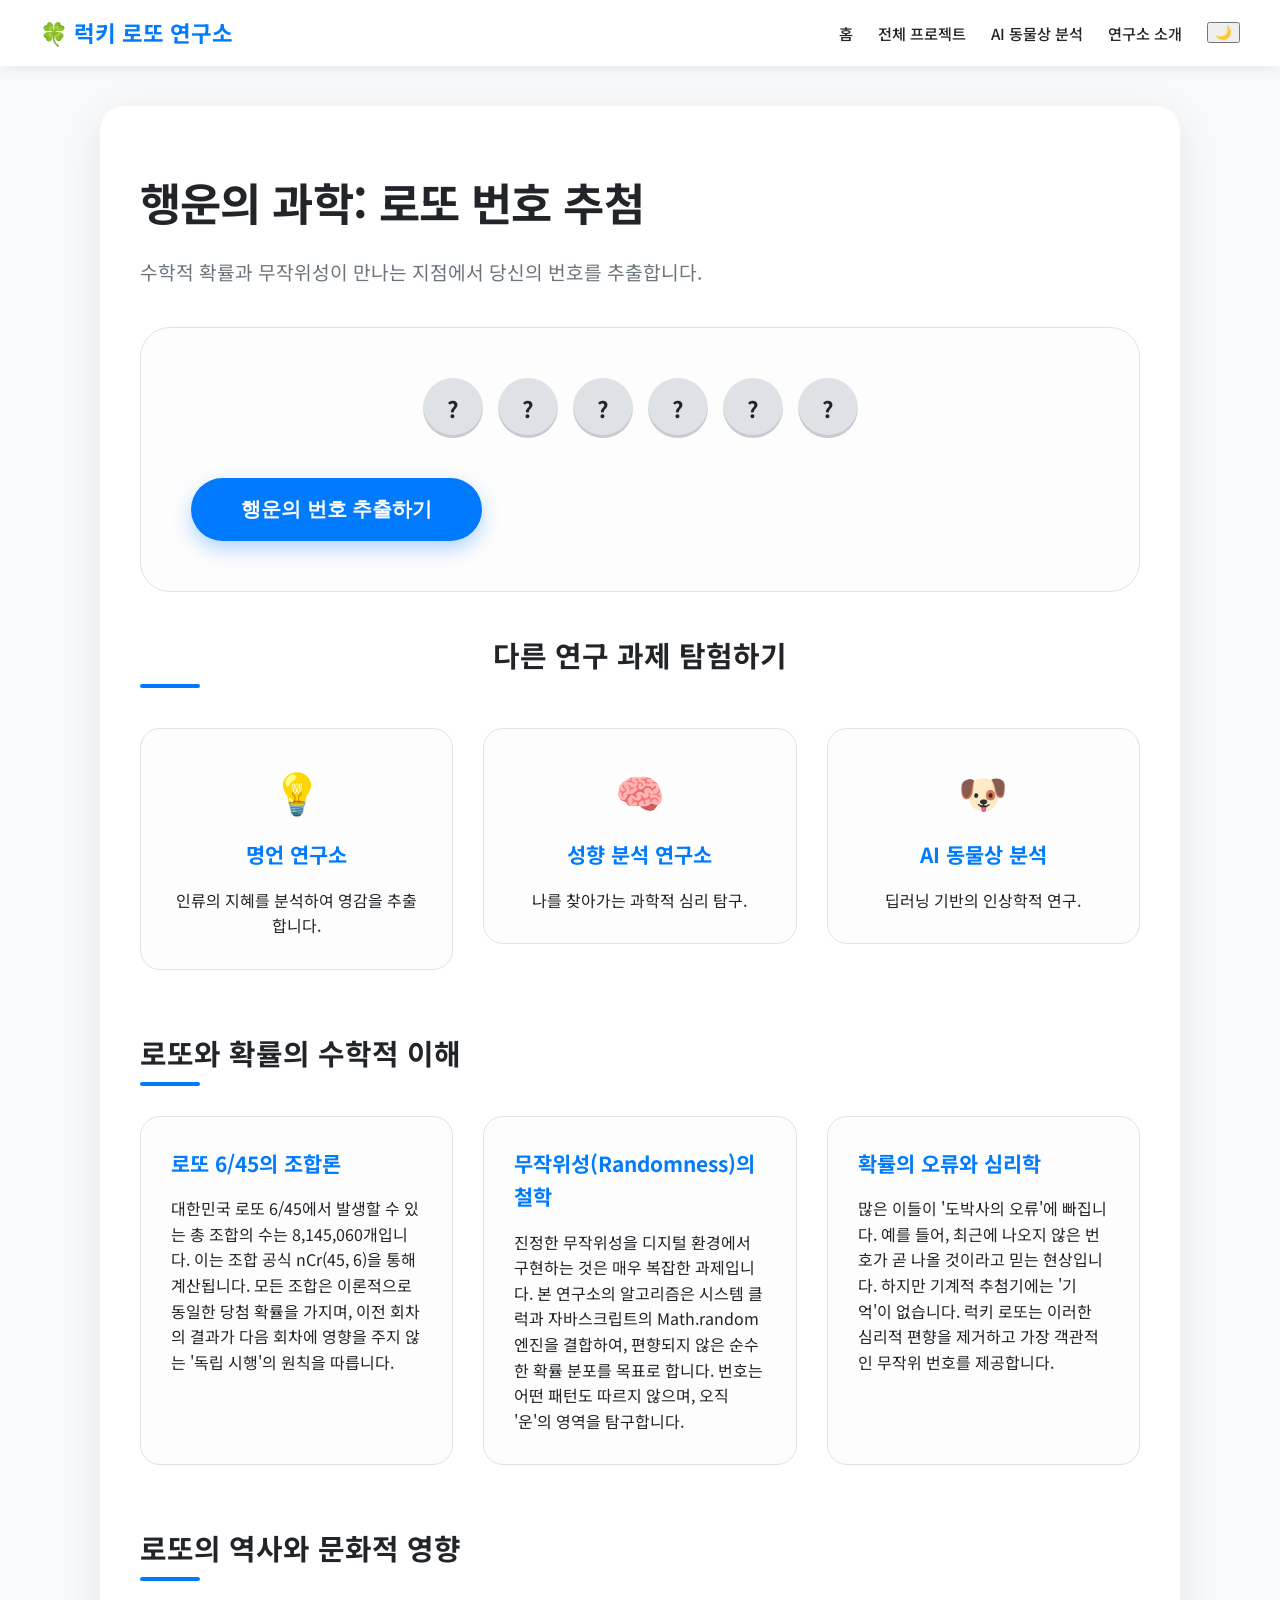
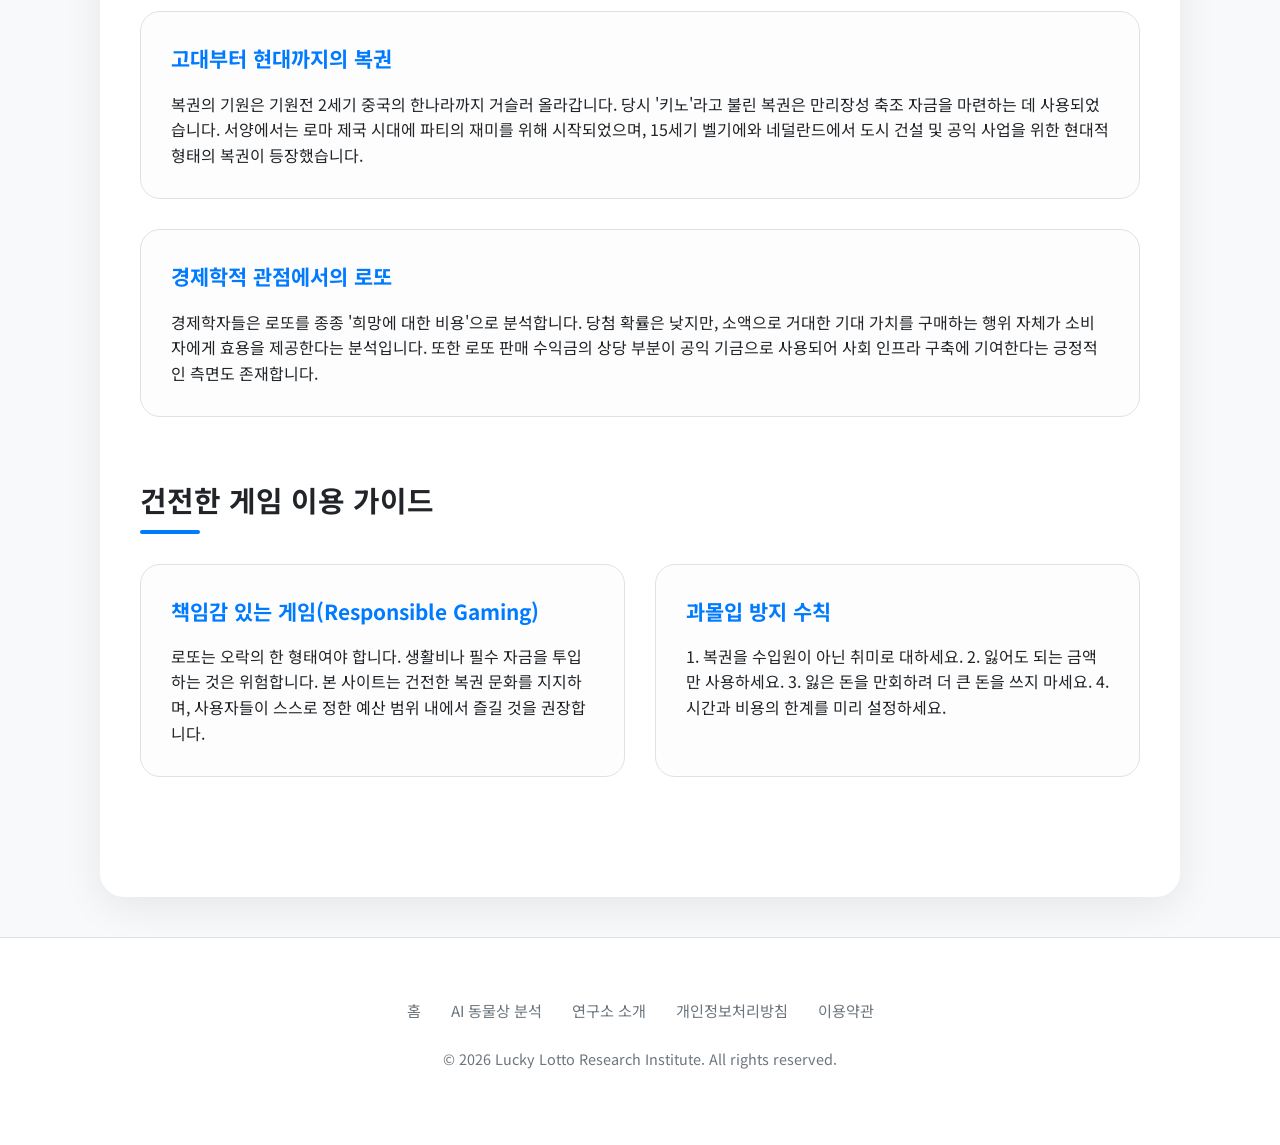
==== commit b9c9d8ad: "Add Wisdom Lab, Personality Lab, and Projects Hub for expanded content" ====
--- a/index.html
+++ b/index.html
@@ -1,22 +1,73 @@
 <!DOCTYPE html>
 <html lang="ko">
 <head>
+    <!-- Google tag (gtag.js) -->
+    <script async src="https://www.googletagmanager.com/gtag/js?id=G-55PV2XVGQ6"></script>
+    <script>
+      window.dataLayer = window.dataLayer || [];
+      function gtag(){dataLayer.push(arguments);}
+      gtag('js', new Date());
+      gtag('config', 'G-55PV2XVGQ6');
+    </script>
     <meta name="google-adsense-account" content="ca-pub-3456978380293158">
     <script async src="https://pagead2.googlesyndication.com/pagead/js/adsbygoogle.js?client=ca-pub-3456978380293158" crossorigin="anonymous"></script>
+    <script type="text/javascript">
+        (function(c,l,a,r,i,t,y){
+            c[a]=c[a]||function(){(c[a].q=c[a].q||[]).push(arguments)};
+            t=l.createElement(r);t.async=1;t.src="https://www.clarity.ms/tag/"+i;
+            y=l.getElementsByTagName(r)[0];y.parentNode.insertBefore(t,y);
+        })(window, document, "clarity", "script", "x0lwvn9nak");
+    </script>
     <meta charset="UTF-8">
     <meta name="viewport" content="width=device-width, initial-scale=1.0">
     <title>럭키 로또 | 로또 번호 추첨 및 확률 수학 통계 연구소</title>
     <meta name="description" content="단순한 번호 생성을 넘어 로또의 역사, 확률의 수학적 분석, 그리고 공정한 무작위 알고리즘을 연구합니다. 럭키 로또와 함께 행운의 과학을 탐험하세요.">
     <meta name="keywords" content="로또번호추첨, 로또확률분석, 로또수학, 랜덤알고리즘, 행운의번호, 로또역사">
+    <link rel="canonical" href="https://luckylotto.research/index.html">
+    
+    <!-- Open Graph / Facebook -->
+    <meta property="og:type" content="website">
+    <meta property="og:url" content="https://luckylotto.research/index.html">
+    <meta property="og:title" content="럭키 로또 | 로또 번호 추첨 및 확률 수학 통계 연구소">
+    <meta property="og:description" content="수학적 확률과 무작위성이 만나는 지점에서 당신의 번호를 추출합니다. 행운의 과학을 탐험하세요.">
+    <meta property="og:image" content="https://luckylotto.research/og-image.jpg">
+
+    <!-- Twitter -->
+    <meta property="twitter:card" content="summary_large_image">
+    <meta property="twitter:url" content="https://luckylotto.research/index.html">
+    <meta property="twitter:title" content="럭키 로또 | 로또 번호 추첨 및 확률 수학 통계 연구소">
+    <meta property="twitter:description" content="수학적 확률과 무작위성이 만나는 지점에서 당신의 번호를 추출합니다. 행운의 과학을 탐험하세요.">
+    <meta property="twitter:image" content="https://luckylotto.research/og-image.jpg">
+
+    <!-- Structured Data (JSON-LD) -->
+    <script type="application/ld+json">
+    {
+      "@context": "https://schema.org",
+      "@type": "WebSite",
+      "name": "럭키 로또 연구소",
+      "url": "https://luckylotto.research/",
+      "description": "로또의 역사, 확률의 수학적 분석, 그리고 공정한 무작위 알고리즘을 연구하는 플랫폼입니다.",
+      "publisher": {
+        "@type": "Organization",
+        "name": "Lucky Lotto Research Institute",
+        "logo": {
+          "@type": "ImageObject",
+          "url": "https://luckylotto.research/favicon-home.svg"
+        }
+      }
+    }
+    </script>
     <link rel="stylesheet" href="style.css">
+    <link rel="icon" href="favicon-home.svg" type="image/svg+xml">
     <link href="https://fonts.googleapis.com/css2?family=Noto+Sans+KR:wght@400;500;700&display=swap" rel="stylesheet">
 </head>
 <body>
     <nav>
         <div class="nav-container">
-            <a href="index.html" class="logo">🍀 럭키 로또 연구소</a>
+            <a href="index.html" class="logo" aria-label="럭키 로또 연구소 홈">🍀 럭키 로또 연구소</a>
             <div class="nav-links">
                 <a href="index.html">홈</a>
+                <a href="projects.html">전체 프로젝트</a>
                 <a href="animal_test.html">AI 동물상 분석</a>
                 <a href="about.html">연구소 소개</a>
                 <button id="theme-toggle" aria-label="Toggle Theme">🌙</button>
@@ -35,7 +86,34 @@
                 <div class="ball">?</div><div class="ball">?</div><div class="ball">?</div>
                 <div class="ball">?</div><div class="ball">?</div><div class="ball">?</div>
             </div>
-            <button type="button" class="cta-button" onclick="generateLotto()">행운의 번호 추출하기</button>
+            <button type="button" class="cta-button" id="lotto-btn" onclick="generateLotto()">행운의 번호 추출하기</button>
+        </section>
+
+        <section class="article-section" style="margin: 40px 0;">
+            <h2 style="text-align: center; margin-bottom: 40px;">다른 연구 과제 탐험하기</h2>
+            <div class="article-grid">
+                <a href="wisdom.html" style="text-decoration: none; color: inherit;">
+                    <div class="article-card" style="text-align: center;">
+                        <div style="font-size: 2.5rem; margin-bottom: 15px;">💡</div>
+                        <h3>명언 연구소</h3>
+                        <p>인류의 지혜를 분석하여 영감을 추출합니다.</p>
+                    </div>
+                </a>
+                <a href="mbti.html" style="text-decoration: none; color: inherit;">
+                    <div class="article-card" style="text-align: center;">
+                        <div style="font-size: 2.5rem; margin-bottom: 15px;">🧠</div>
+                        <h3>성향 분석 연구소</h3>
+                        <p>나를 찾아가는 과학적 심리 탐구.</p>
+                    </div>
+                </a>
+                <a href="animal_test.html" style="text-decoration: none; color: inherit;">
+                    <div class="article-card" style="text-align: center;">
+                        <div style="font-size: 2.5rem; margin-bottom: 15px;">🐶</div>
+                        <h3>AI 동물상 분석</h3>
+                        <p>딥러닝 기반의 인상학적 연구.</p>
+                    </div>
+                </a>
+            </div>
         </section>
 
         <article class="article-section">
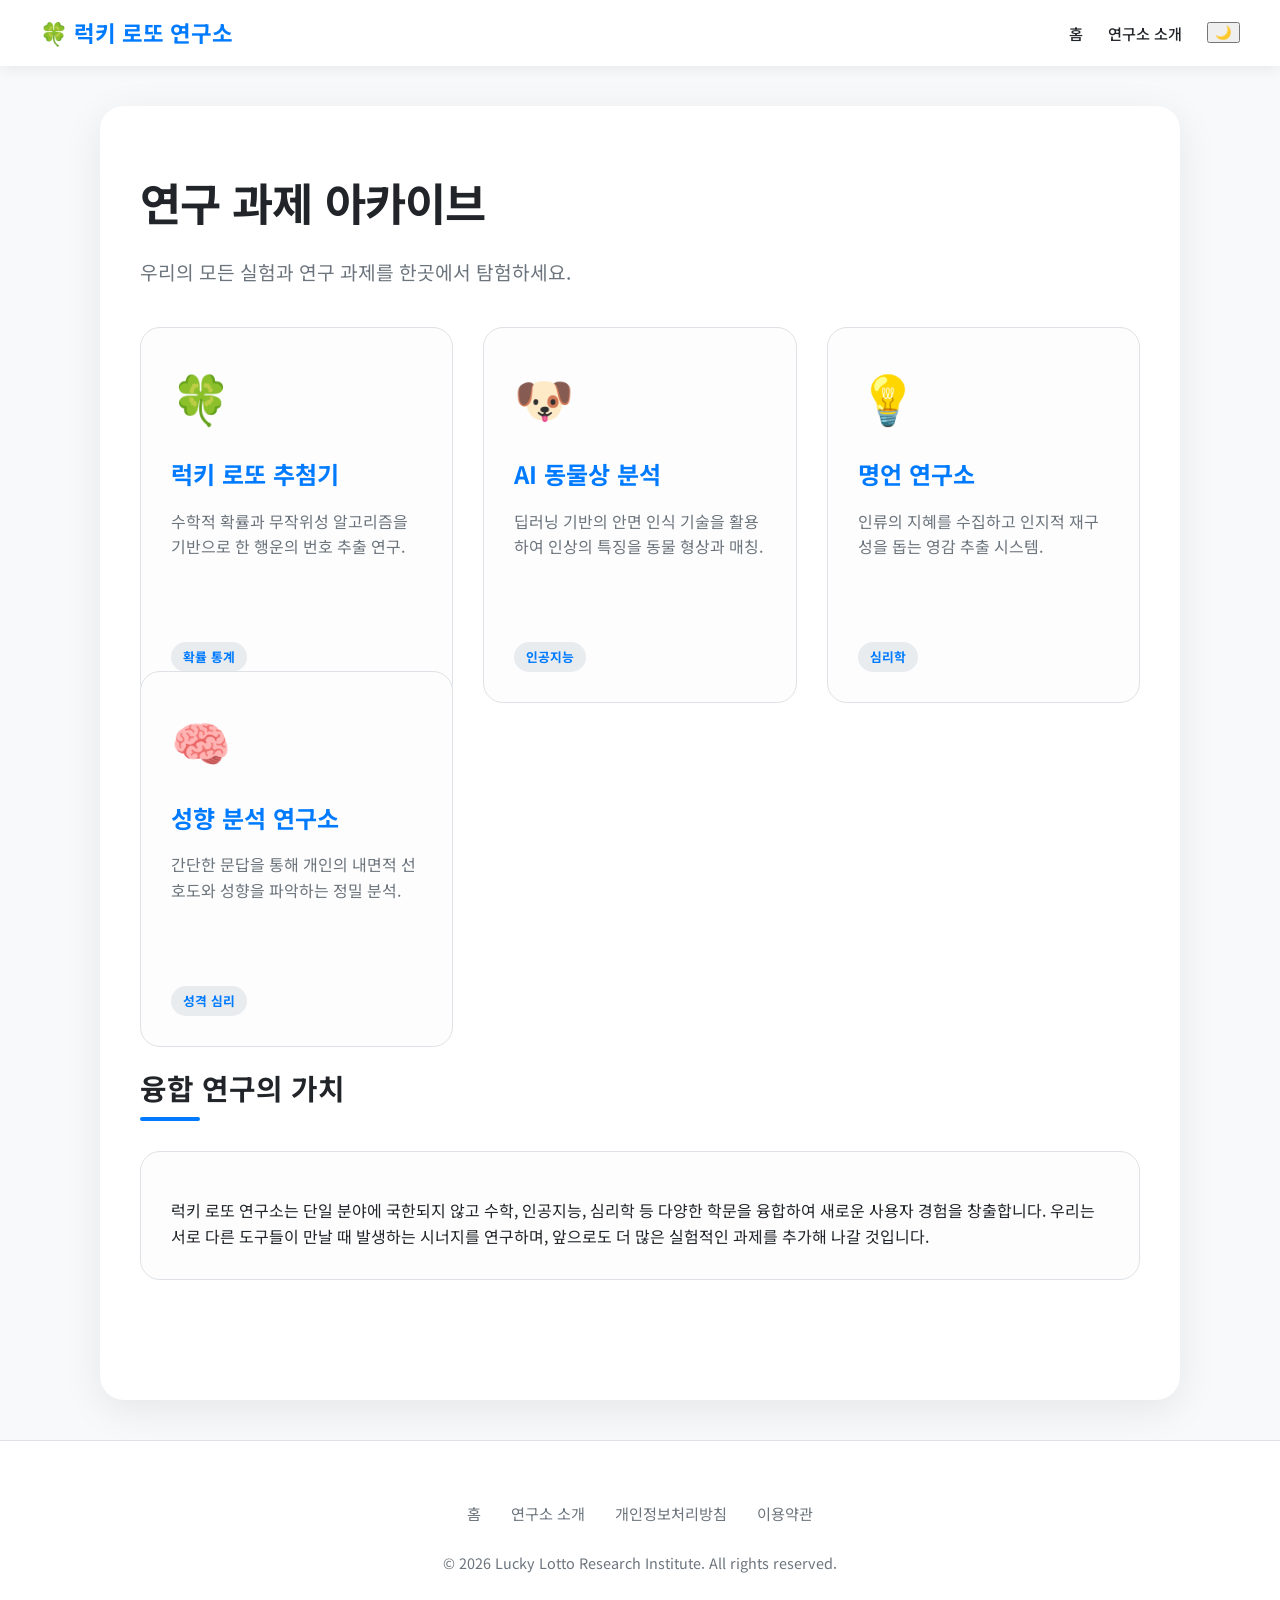
==== commit fb920794: "Set Archive as Home and add sequential navigation buttons between labs" ====
--- a/index.html
+++ b/index.html
@@ -1,7 +1,6 @@
 <!DOCTYPE html>
 <html lang="ko">
 <head>
-    <!-- Google tag (gtag.js) -->
     <script async src="https://www.googletagmanager.com/gtag/js?id=G-55PV2XVGQ6"></script>
     <script>
       window.dataLayer = window.dataLayer || [];
@@ -9,57 +8,22 @@
       gtag('js', new Date());
       gtag('config', 'G-55PV2XVGQ6');
     </script>
-    <meta name="google-adsense-account" content="ca-pub-3456978380293158">
-    <script async src="https://pagead2.googlesyndication.com/pagead/js/adsbygoogle.js?client=ca-pub-3456978380293158" crossorigin="anonymous"></script>
-    <script type="text/javascript">
-        (function(c,l,a,r,i,t,y){
-            c[a]=c[a]||function(){(c[a].q=c[a].q||[]).push(arguments)};
-            t=l.createElement(r);t.async=1;t.src="https://www.clarity.ms/tag/"+i;
-            y=l.getElementsByTagName(r)[0];y.parentNode.insertBefore(t,y);
-        })(window, document, "clarity", "script", "x0lwvn9nak");
-    </script>
     <meta charset="UTF-8">
     <meta name="viewport" content="width=device-width, initial-scale=1.0">
-    <title>럭키 로또 | 로또 번호 추첨 및 확률 수학 통계 연구소</title>
-    <meta name="description" content="단순한 번호 생성을 넘어 로또의 역사, 확률의 수학적 분석, 그리고 공정한 무작위 알고리즘을 연구합니다. 럭키 로또와 함께 행운의 과학을 탐험하세요.">
-    <meta name="keywords" content="로또번호추첨, 로또확률분석, 로또수학, 랜덤알고리즘, 행운의번호, 로또역사">
-    <link rel="canonical" href="https://luckylotto.research/index.html">
-    
-    <!-- Open Graph / Facebook -->
-    <meta property="og:type" content="website">
-    <meta property="og:url" content="https://luckylotto.research/index.html">
-    <meta property="og:title" content="럭키 로또 | 로또 번호 추첨 및 확률 수학 통계 연구소">
-    <meta property="og:description" content="수학적 확률과 무작위성이 만나는 지점에서 당신의 번호를 추출합니다. 행운의 과학을 탐험하세요.">
-    <meta property="og:image" content="https://luckylotto.research/og-image.jpg">
-
-    <!-- Twitter -->
-    <meta property="twitter:card" content="summary_large_image">
-    <meta property="twitter:url" content="https://luckylotto.research/index.html">
-    <meta property="twitter:title" content="럭키 로또 | 로또 번호 추첨 및 확률 수학 통계 연구소">
-    <meta property="twitter:description" content="수학적 확률과 무작위성이 만나는 지점에서 당신의 번호를 추출합니다. 행운의 과학을 탐험하세요.">
-    <meta property="twitter:image" content="https://luckylotto.research/og-image.jpg">
-
-    <!-- Structured Data (JSON-LD) -->
-    <script type="application/ld+json">
-    {
-      "@context": "https://schema.org",
-      "@type": "WebSite",
-      "name": "럭키 로또 연구소",
-      "url": "https://luckylotto.research/",
-      "description": "로또의 역사, 확률의 수학적 분석, 그리고 공정한 무작위 알고리즘을 연구하는 플랫폼입니다.",
-      "publisher": {
-        "@type": "Organization",
-        "name": "Lucky Lotto Research Institute",
-        "logo": {
-          "@type": "ImageObject",
-          "url": "https://luckylotto.research/favicon-home.svg"
-        }
-      }
-    }
-    </script>
+    <title>럭키 로또 연구소 | 연구 과제 아카이브</title>
+    <meta name="description" content="럭키 로또 연구소에서 진행 중인 다양한 연구 과제를 한눈에 확인하세요. 로또 확률부터 AI 동물상 분석, 심리 테스트까지 모두 만나보실 수 있습니다.">
     <link rel="stylesheet" href="style.css">
     <link rel="icon" href="favicon-home.svg" type="image/svg+xml">
     <link href="https://fonts.googleapis.com/css2?family=Noto+Sans+KR:wght@400;500;700&display=swap" rel="stylesheet">
+    <style>
+        .project-grid { display: grid; grid-template-columns: repeat(auto-fit, minmax(280px, 1fr)); gap: 30px; margin-top: 40px; }
+        .project-card { background: var(--card-bg); border: 1px solid var(--border-color); border-radius: 20px; padding: 30px; transition: all 0.3s; text-decoration: none; color: inherit; display: flex; flex-direction: column; height: 100%; }
+        .project-card:hover { transform: translateY(-10px); box-shadow: 0 15px 35px var(--shadow-color); border-color: var(--accent-color); }
+        .project-icon { font-size: 3rem; margin-bottom: 20px; }
+        .project-card h3 { margin: 0 0 15px 0; color: var(--accent-color); font-size: 1.5rem; }
+        .project-card p { margin: 0; color: var(--text-muted); flex-grow: 1; }
+        .tag { display: inline-block; padding: 5px 12px; border-radius: 20px; font-size: 0.8rem; font-weight: 700; margin-top: 20px; background: var(--bg-gradient-end); color: var(--accent-color); align-self: flex-start; }
+    </style>
 </head>
 <body>
     <nav>
@@ -67,8 +31,6 @@
             <a href="index.html" class="logo" aria-label="럭키 로또 연구소 홈">🍀 럭키 로또 연구소</a>
             <div class="nav-links">
                 <a href="index.html">홈</a>
-                <a href="projects.html">전체 프로젝트</a>
-                <a href="animal_test.html">AI 동물상 분석</a>
                 <a href="about.html">연구소 소개</a>
                 <button id="theme-toggle" aria-label="Toggle Theme">🌙</button>
             </div>
@@ -77,96 +39,48 @@
 
     <div class="container">
         <header>
-            <h1>행운의 과학: 로또 번호 추첨</h1>
-            <p class="subtitle">수학적 확률과 무작위성이 만나는 지점에서 당신의 번호를 추출합니다.</p>
+            <h1>연구 과제 아카이브</h1>
+            <p class="subtitle">우리의 모든 실험과 연구 과제를 한곳에서 탐험하세요.</p>
         </header>
 
-        <section class="tool-box">
-            <div class="lotto-balls" id="lotto-container">
-                <div class="ball">?</div><div class="ball">?</div><div class="ball">?</div>
-                <div class="ball">?</div><div class="ball">?</div><div class="ball">?</div>
-            </div>
-            <button type="button" class="cta-button" id="lotto-btn" onclick="generateLotto()">행운의 번호 추출하기</button>
+        <section class="project-grid">
+            <a href="lotto.html" class="project-card">
+                <div class="project-icon">🍀</div>
+                <h3>럭키 로또 추첨기</h3>
+                <p>수학적 확률과 무작위성 알고리즘을 기반으로 한 행운의 번호 추출 연구.</p>
+                <span class="tag">확률 통계</span>
+            </a>
+            <a href="animal_test.html" class="project-card">
+                <div class="project-icon">🐶</div>
+                <h3>AI 동물상 분석</h3>
+                <p>딥러닝 기반의 안면 인식 기술을 활용하여 인상의 특징을 동물 형상과 매칭.</p>
+                <span class="tag">인공지능</span>
+            </a>
+            <a href="wisdom.html" class="project-card">
+                <div class="project-icon">💡</div>
+                <h3>명언 연구소</h3>
+                <p>인류의 지혜를 수집하고 인지적 재구성을 돕는 영감 추출 시스템.</p>
+                <span class="tag">심리학</span>
+            </a>
+            <a href="mbti.html" class="project-card">
+                <div class="project-icon">🧠</div>
+                <h3>성향 분석 연구소</h3>
+                <p>간단한 문답을 통해 개인의 내면적 선호도와 성향을 파악하는 정밀 분석.</p>
+                <span class="tag">성격 심리</span>
+            </a>
         </section>
 
-        <section class="article-section" style="margin: 40px 0;">
-            <h2 style="text-align: center; margin-bottom: 40px;">다른 연구 과제 탐험하기</h2>
-            <div class="article-grid">
-                <a href="wisdom.html" style="text-decoration: none; color: inherit;">
-                    <div class="article-card" style="text-align: center;">
-                        <div style="font-size: 2.5rem; margin-bottom: 15px;">💡</div>
-                        <h3>명언 연구소</h3>
-                        <p>인류의 지혜를 분석하여 영감을 추출합니다.</p>
-                    </div>
-                </a>
-                <a href="mbti.html" style="text-decoration: none; color: inherit;">
-                    <div class="article-card" style="text-align: center;">
-                        <div style="font-size: 2.5rem; margin-bottom: 15px;">🧠</div>
-                        <h3>성향 분석 연구소</h3>
-                        <p>나를 찾아가는 과학적 심리 탐구.</p>
-                    </div>
-                </a>
-                <a href="animal_test.html" style="text-decoration: none; color: inherit;">
-                    <div class="article-card" style="text-align: center;">
-                        <div style="font-size: 2.5rem; margin-bottom: 15px;">🐶</div>
-                        <h3>AI 동물상 분석</h3>
-                        <p>딥러닝 기반의 인상학적 연구.</p>
-                    </div>
-                </a>
-            </div>
-        </section>
-
-        <article class="article-section">
-            <h2>로또와 확률의 수학적 이해</h2>
-            <div class="article-grid">
-                <div class="article-card">
-                    <h3>로또 6/45의 조합론</h3>
-                    <p>대한민국 로또 6/45에서 발생할 수 있는 총 조합의 수는 8,145,060개입니다. 이는 조합 공식 nCr(45, 6)을 통해 계산됩니다. 모든 조합은 이론적으로 동일한 당첨 확률을 가지며, 이전 회차의 결과가 다음 회차에 영향을 주지 않는 '독립 시행'의 원칙을 따릅니다.</p>
-                </div>
-                <div class="article-card">
-                    <h3>무작위성(Randomness)의 철학</h3>
-                    <p>진정한 무작위성을 디지털 환경에서 구현하는 것은 매우 복잡한 과제입니다. 본 연구소의 알고리즘은 시스템 클럭과 자바스크립트의 Math.random 엔진을 결합하여, 편향되지 않은 순수한 확률 분포를 목표로 합니다. 번호는 어떤 패턴도 따르지 않으며, 오직 '운'의 영역을 탐구합니다.</p>
-                </div>
-                <div class="article-card">
-                    <h3>확률의 오류와 심리학</h3>
-                    <p>많은 이들이 '도박사의 오류'에 빠집니다. 예를 들어, 최근에 나오지 않은 번호가 곧 나올 것이라고 믿는 현상입니다. 하지만 기계적 추첨기에는 '기억'이 없습니다. 럭키 로또는 이러한 심리적 편향을 제거하고 가장 객관적인 무작위 번호를 제공합니다.</p>
-                </div>
+        <article class="article-section" style="margin-top: 80px;">
+            <h2>융합 연구의 가치</h2>
+            <div class="article-card">
+                <p>럭키 로또 연구소는 단일 분야에 국한되지 않고 수학, 인공지능, 심리학 등 다양한 학문을 융합하여 새로운 사용자 경험을 창출합니다. 우리는 서로 다른 도구들이 만날 때 발생하는 시너지를 연구하며, 앞으로도 더 많은 실험적인 과제를 추가해 나갈 것입니다.</p>
             </div>
         </article>
-
-        <article class="article-section">
-            <h2>로또의 역사와 문화적 영향</h2>
-            <div class="article-card" style="margin-bottom: 30px;">
-                <h3>고대부터 현대까지의 복권</h3>
-                <p>복권의 기원은 기원전 2세기 중국의 한나라까지 거슬러 올라갑니다. 당시 '키노'라고 불린 복권은 만리장성 축조 자금을 마련하는 데 사용되었습니다. 서양에서는 로마 제국 시대에 파티의 재미를 위해 시작되었으며, 15세기 벨기에와 네덜란드에서 도시 건설 및 공익 사업을 위한 현대적 형태의 복권이 등장했습니다.</p>
-            </div>
-            <div class="article-card">
-                <h3>경제학적 관점에서의 로또</h3>
-                <p>경제학자들은 로또를 종종 '희망에 대한 비용'으로 분석합니다. 당첨 확률은 낮지만, 소액으로 거대한 기대 가치를 구매하는 행위 자체가 소비자에게 효용을 제공한다는 분석입니다. 또한 로또 판매 수익금의 상당 부분이 공익 기금으로 사용되어 사회 인프라 구축에 기여한다는 긍정적인 측면도 존재합니다.</p>
-            </div>
-        </article>
-
-        <article class="article-section">
-            <h2>건전한 게임 이용 가이드</h2>
-            <div class="article-grid">
-                <div class="article-card">
-                    <h3>책임감 있는 게임(Responsible Gaming)</h3>
-                    <p>로또는 오락의 한 형태여야 합니다. 생활비나 필수 자금을 투입하는 것은 위험합니다. 본 사이트는 건전한 복권 문화를 지지하며, 사용자들이 스스로 정한 예산 범위 내에서 즐길 것을 권장합니다.</p>
-                </div>
-                <div class="article-card">
-                    <h3>과몰입 방지 수칙</h3>
-                    <p>1. 복권을 수입원이 아닌 취미로 대하세요. 2. 잃어도 되는 금액만 사용하세요. 3. 잃은 돈을 만회하려 더 큰 돈을 쓰지 마세요. 4. 시간과 비용의 한계를 미리 설정하세요.</p>
-                </div>
-            </div>
-        </article>
-
-        <div id="disqus_thread" style="margin-top: 60px;"></div>
     </div>
 
     <footer class="site-footer">
         <div class="footer-links">
             <a href="index.html">홈</a>
-            <a href="animal_test.html">AI 동물상 분석</a>
             <a href="about.html">연구소 소개</a>
             <a href="privacy.html">개인정보처리방침</a>
             <a href="terms.html">이용약관</a>
@@ -174,14 +88,17 @@
         <p class="copyright">© 2026 Lucky Lotto Research Institute. All rights reserved.</p>
     </footer>
 
-    <script src="main.js"></script>
     <script>
-        (function() {
-        var d = document, s = d.createElement('script');
-        s.src = 'https://productbuilder-akhocdyog4.disqus.com/embed.js';
-        s.setAttribute('data-timestamp', +new Date());
-        (d.head || d.body).appendChild(s);
-        })();
+        const themeToggle = document.getElementById('theme-toggle');
+        const body = document.body;
+        const savedTheme = localStorage.getItem('theme');
+        if (savedTheme === 'dark') { body.classList.add('dark-mode'); themeToggle.textContent = '☀️'; }
+        themeToggle.addEventListener('click', () => {
+            body.classList.toggle('dark-mode');
+            const isDarkMode = body.classList.contains('dark-mode');
+            themeToggle.textContent = isDarkMode ? '☀️' : '🌙';
+            localStorage.setItem('theme', isDarkMode ? 'dark' : 'light');
+        });
     </script>
 </body>
 </html>
